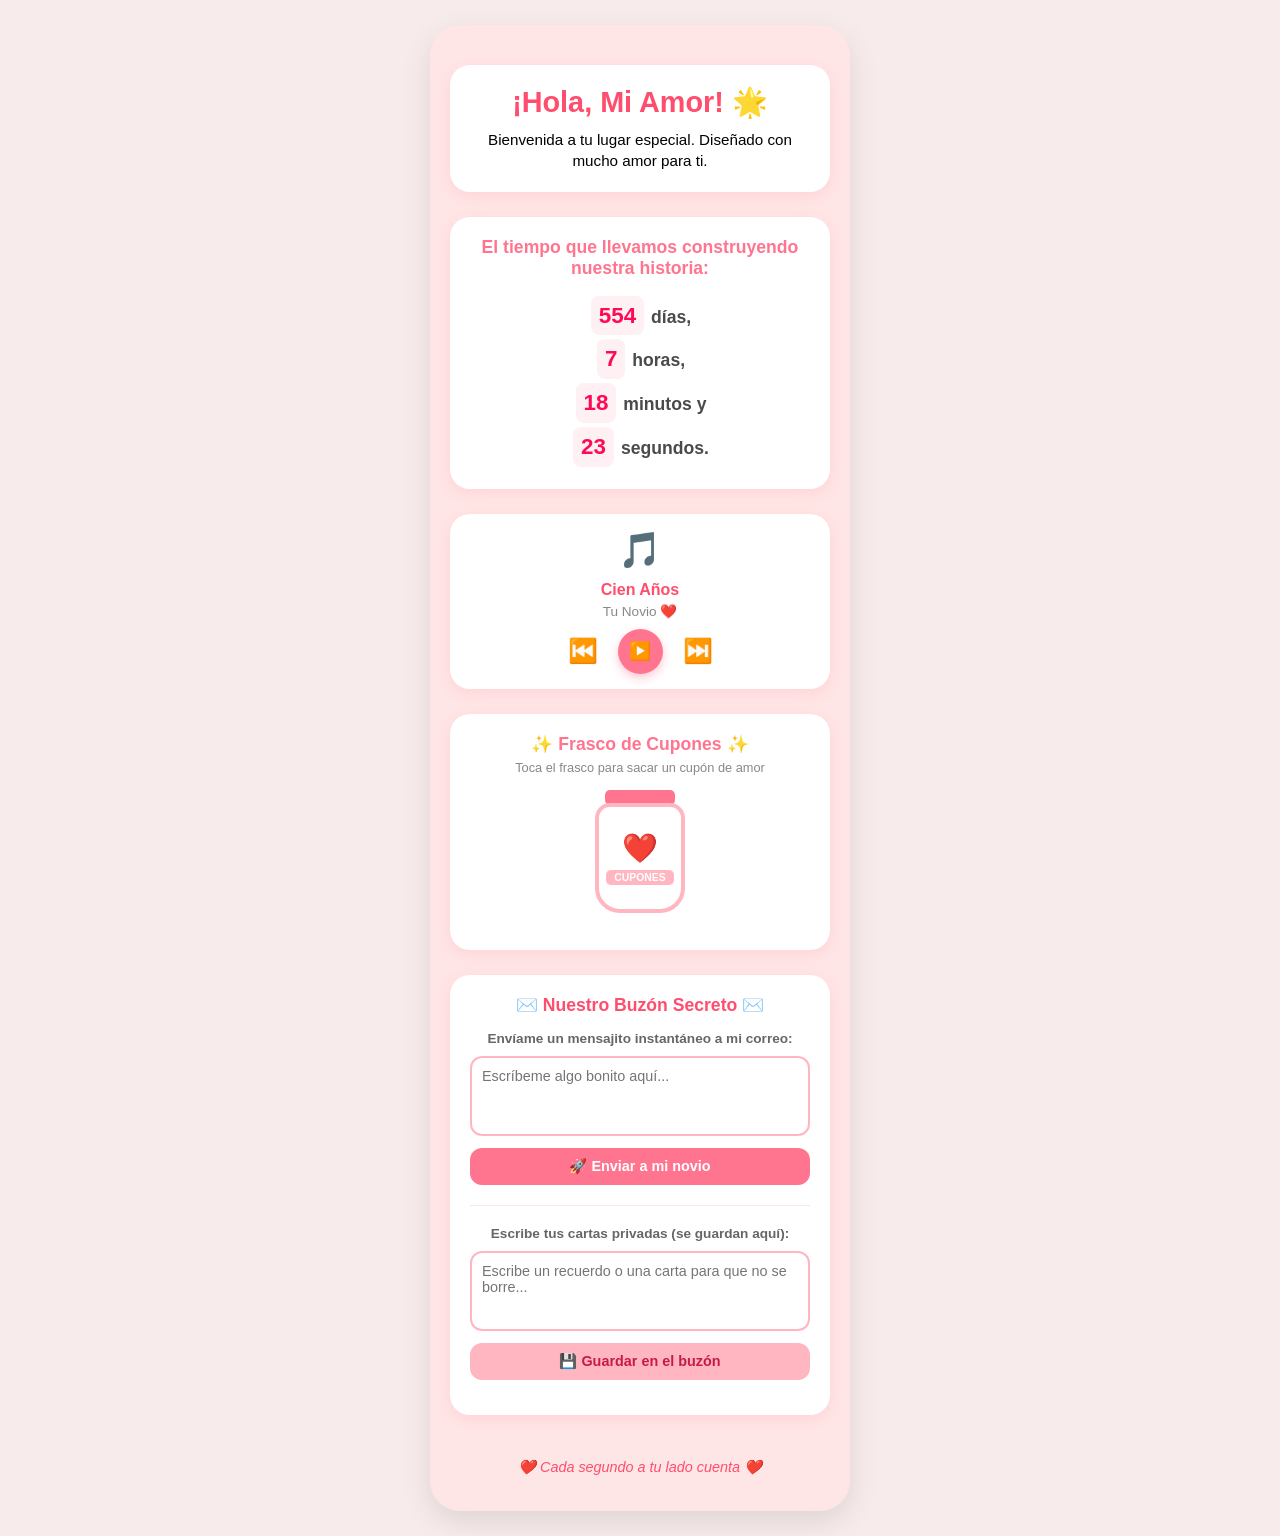
==== index.html @ 6b80de53 "Add files via upload" ====
<!DOCTYPE html>
<html lang="es">
<head>
    <meta charset="UTF-8">
    <meta name="viewport" content="width=device-width, initial-scale=1.0">
    <title>Para Mi Persona Favorita ❤️</title>
    <link rel="stylesheet" href="style.css">
</head>
<body>

    <div class="pantalla-movil">

        <header class="bienvenida">
            <h1>¡Hola, Mi Amor! 🌟</h1>
            <p>Bienvenida a tu lugar especial. Diseñado con mucho amor para ti.</p>
        </header>


        <section class="contador-contenedor">
            <h2>El tiempo que llevamos construyendo nuestra historia:</h2>
            <div id="contador">
                <span id="dias">0</span> días, <br>
                <span id="horas">0</span> horas, <br>
                <span id="minutos">0</span> minutos y <br>
                <span id="segundos">0</span> segundos.
            </div>
        </section>


       <section class="reproductor-contenedor">
            <div class="disco-icono">🎵</div>
            <div class="info-musica">
                <p id="titulo-cancion" class="titulo-cancion">Cargando canción...</p>
                <p id="artista-cancion" class="artista">Por ti ❤️</p>
            </div>
            
            <div class="controles-musica">
                <button id="btn-anterior" class="btn-control">⏮️</button>
                <button id="boton-reproducir" class="btn-play">▶️</button>
                <button id="btn-siguiente" class="btn-control">⏭️</button>
            </div>
            
            <audio id="musica-fondo" loop></audio>
        </section>


<section class="frasco-contenedor">
            <h2>✨ Frasco de Cupones ✨</h2>
            <p class="instrucciones">Toca el frasco para sacar un cupón de amor</p>
            
            <div id="frasco" class="frasco-grafico">
                <div class="tapa"></div>
                <div class="cuerpo">
                    <span class="corazon-frasco">❤️</span>
                    <div class="etiqueta">Cupones</div>
                </div>
            </div>

            <div id="cupon-pantalla" class="cupon-modal oculto">
                <div class="cupon-tarjeta">
                    <span class="cerrar-cupon" id="btn-cerrar">❌</span>
                    <h3>🎟️ ¡Tienes un Cupón! 🎟️</h3>
                    <p id="texto-cupon">¡Vale por un abrazo gigante!</p>
                    <button id="btn-canjear" class="btn-whatsapp">📲 Canjear por WhatsApp</button>
                </div>
            </div>
        </section>


        <section class="cartas-contenedor">
            <h2>✉️ Nuestro Buzón Secreto ✉️</h2>
            
            <div class="bloque-correo">
                <p class="subtitulo-seccion">Envíame un mensajito instantáneo a mi correo:</p>
                
                <form id="formulario-contacto" action="https://formsubmit.co/brayanjsj3@gmail.com" method="POST" class="formulario-gmail">
                    <input type="hidden" name="_subject" value="¡Tienes una nueva carta de amor! ❤️">
                    <input type="hidden" name="_captcha" value="false">
                    
                    <textarea name="mensaje" id="mensaje-correo" placeholder="Escríbeme algo bonito aquí..." required></textarea>
                    <button type="submit" id="btn-enviar-correo" class="btn-enviar-correo">🚀 Enviar a mi novio</button>
                </form>
                <p id="mensaje-exito" class="texto-exito oculto">✨ ¡Tu mensajito voló directo a mi correo! Te amo. ✨</p>
            </div>

            <hr class="separador">

            <div class="bloque-diario">
                <p class="subtitulo-seccion">Escribe tus cartas privadas (se guardan aquí):</p>
                <textarea id="texto-carta-local" placeholder="Escribe un recuerdo o una carta para que no se borre..."></textarea>
                <button id="btn-guardar-carta" class="btn-guardar">💾 Guardar en el buzón</button>
                
                <div id="galeria-cartas" class="galeria-cartas">
                    </div>
            </div>
        </section>


        <main class="contenido-futuro">
            <p>❤️ Cada segundo a tu lado cuenta ❤️</p>
        </main>

    </div>

    <script src="script.js"></script>
</body>
</html>
---- style.css ----
/* Configuración general optimizada para móvil */
* {
    box-sizing: border-box;
}

body {
    font-family: 'Segoe UI', Tahoma, Geneva, Verdana, sans-serif;
    background-color: #f7ebeb; /* Un fondo grisáceo muy suave para contrastar con el teléfono */
    margin: 0;
    padding: 10px;
    display: flex;
    justify-content: center;
    align-items: flex-start;
    min-height: 100vh;
}

/* El contenedor principal que simula la pantalla de un teléfono */
.pantalla-movil {
    background-color: #ffe6e6; /* El fondo rosa pastel principal */
    width: 100%;
    max-width: 420px; /* Ancho ideal estándar de un smartphone */
    min-height: 92vh;
    margin: 15px auto;
    border-radius: 30px; /* Bordes redondeados tipo pantalla moderna */
    box-shadow: 0 10px 30px rgba(0, 0, 0, 0.1); /* Sombra para darle profundidad */
    padding: 20px;
    display: flex;
    flex-direction: column;
    align-items: center;
    text-align: center;
    overflow-x: hidden;
}

/* Encabezado de Bienvenida */
.bienvenida {
    margin-top: 20px;
    background-color: #ffffff;
    padding: 20px;
    border-radius: 20px;
    box-shadow: 0 4px 15px rgba(255, 182, 193, 0.4);
    width: 100%;
}

.bienvenida h1 {
    color: #ff4d6d;
    font-size: 1.8rem;
    margin: 0 0 10px 0;
}

.bienvenida p {
    font-size: 0.95rem;
    margin: 0;
    line-height: 1.4;
}

/* Sección del Contador */
.contador-contenedor {
    margin-top: 25px;
    background: #ffffff;
    padding: 20px;
    border-radius: 20px;
    box-shadow: 0 4px 15px rgba(255, 182, 193, 0.4);
    width: 100%;
}

.contador-contenedor h2 {
    font-size: 1.1rem;
    color: #ff758f;
    margin: 0 0 15px 0;
}

#contador {
    font-size: 1.1rem;
    font-weight: bold;
    color: #4a4a4a;
    line-height: 1.6;
}

#contador span {
    font-size: 1.4rem;
    color: #ff0a54;
    display: inline-block;
    background: #fff0f3;
    padding: 2px 8px;
    border-radius: 8px;
    margin: 2px;
}

.contenido-futuro {
    margin-top: 30px;
    font-style: italic;
    color: #ff4d6d;
    font-size: 0.9rem;
}
/* Sección del Reproductor Actualizado */
.reproductor-contenedor {
    margin-top: 25px;
    background: #ffffff;
    padding: 15px;
    border-radius: 20px;
    box-shadow: 0 4px 15px rgba(255, 182, 193, 0.4);
    width: 100%;
    display: flex;
    flex-direction: column; /* Cambiado a columna para que quepa mejor en móvil */
    align-items: center;
    gap: 10px;
}

.disco-icono {
    font-size: 2.2rem;
    animation: rotarDisco 3s linear infinite;
    animation-play-state: paused;
}

@keyframes rotarDisco {
    from { transform: rotate(0deg); }
    to { transform: rotate(360deg); }
}

.info-musica {
    text-align: center;
    width: 100%;
}

.titulo-cancion {
    font-weight: bold;
    color: #ff4d6d;
    margin: 0;
    font-size: 1rem;
}

.artista {
    color: #888;
    margin: 4px 0 0 0;
    font-size: 0.85rem;
}

/* Contenedor de Botones */
.controles-musica {
    display: flex;
    align-items: center;
    justify-content: center;
    gap: 15px;
}

.btn-control {
    background: none;
    border: none;
    font-size: 1.5rem;
    cursor: pointer;
    padding: 5px;
    transition: transform 0.2s;
}

.btn-control:active {
    transform: scale(0.85);
}

.btn-play {
    background-color: #ff758f;
    color: white;
    border: none;
    width: 45px;
    height: 45px;
    border-radius: 50%; /* Botón circular de Play */
    font-size: 1.1rem;
    cursor: pointer;
    display: flex;
    align-items: center;
    justify-content: center;
    box-shadow: 0 4px 10px rgba(255, 117, 143, 0.4);
}

.btn-play:active {
    background-color: #ff4d6d;
}
/* Contenedor del Frasco */
.frasco-contenedor {
    margin-top: 25px;
    background: #ffffff;
    padding: 20px;
    border-radius: 20px;
    box-shadow: 0 4px 15px rgba(255, 182, 193, 0.4);
    width: 100%;
}

.frasco-contenedor h2 {
    font-size: 1.1rem;
    color: #ff758f;
    margin: 0 0 5px 0;
}

.instrucciones {
    font-size: 0.8rem;
    color: #888;
    margin: 0 0 15px 0;
}

/* Dibujo del Frasco con CSS */
.frasco-grafico {
    width: 100px;
    height: 130px;
    margin: 10px auto;
    cursor: pointer;
    position: relative;
    transition: transform 0.2s;
}

.frasco-grafico:active {
    transform: scale(0.9) rotate(5deg); /* Efecto de agitar al tocarlo */
}

.tapa {
    width: 70px;
    height: 15px;
    background-color: #ff758f;
    border-radius: 5px;
    margin: 0 auto;
}

.cuerpo {
    width: 90px;
    height: 110px;
    background-color: rgba(255, 255, 255, 0.6);
    border: 4px solid #ffb6c1;
    border-radius: 15px 15px 25px 25px;
    margin: -2px auto 0 auto;
    display: flex;
    flex-direction: column;
    justify-content: center;
    align-items: center;
    position: relative;
}

.corazon-frasco {
    font-size: 1.8rem;
    animation: latido 1.5s infinite alternate;
}

@keyframes latido {
    to { transform: scale(1.15); }
}

.etiqueta {
    background: #ffb6c1;
    color: white;
    font-size: 0.65rem;
    padding: 2px 8px;
    border-radius: 5px;
    font-weight: bold;
    margin-top: 5px;
    text-transform: uppercase;
}

/* Ventana Emergente del Cupón (Modal) */
.cupon-modal {
    position: fixed;
    top: 0;
    left: 0;
    width: 100%;
    height: 100%;
    background: rgba(0, 0, 0, 0.5);
    display: flex;
    justify-content: center;
    align-items: center;
    z-index: 1000;
}

.oculto {
    display: none !important;
}

.cupon-tarjeta {
    background: white;
    width: 85%;
    max-width: 320px;
    padding: 25px;
    border-radius: 20px;
    border: 3px dashed #ff4d6d; /* Borde tipo ticket */
    text-align: center;
    position: relative;
    box-shadow: 0 10px 25px rgba(0,0,0,0.2);
}

.cerrar-cupon {
    position: absolute;
    top: 10px;
    right: 15px;
    cursor: pointer;
    font-size: 0.9rem;
}

.cupon-tarjeta h3 {
    margin: 0 0 15px 0;
    color: #ff4d6d;
}

#texto-cupon {
    font-size: 1.1rem;
    font-weight: bold;
    color: #4a4a4a;
    margin-bottom: 20px;
}

.btn-whatsapp {
    background-color: #25D366; /* Verde WhatsApp */
    color: white;
    border: none;
    padding: 10px 15px;
    border-radius: 12px;
    font-weight: bold;
    font-size: 0.9rem;
    cursor: pointer;
    width: 100%;
}
/* Sección de Cartas */
.cartas-contenedor {
    margin-top: 25px;
    background: #ffffff;
    padding: 20px;
    border-radius: 20px;
    box-shadow: 0 4px 15px rgba(255, 182, 193, 0.4);
    width: 100%;
}

.cartas-contenedor h2 {
    font-size: 1.1rem;
    color: #ff4d6d;
    margin: 0 0 15px 0;
}

.subtitulo-seccion {
    font-size: 0.85rem;
    color: #666;
    margin: 0 0 10px 0;
    font-weight: bold;
}

/* Inputs y Textareas */
textarea {
    width: 100%;
    height: 80px;
    border: 2px solid #ffb6c1;
    border-radius: 12px;
    padding: 10px;
    font-family: inherit;
    font-size: 0.9rem;
    resize: none;
    outline: none;
    color: #4a4a4a;
}

textarea:focus {
    border-color: #ff4d6d;
}

/* Botones */
.btn-enviar-correo, .btn-guardar {
    width: 100%;
    margin-top: 8px;
    border: none;
    padding: 10px;
    border-radius: 12px;
    font-weight: bold;
    font-size: 0.9rem;
    cursor: pointer;
    color: white;
    transition: background 0.2s;
}

.btn-enviar-correo { background-color: #ff758f; }
.btn-enviar-correo:active { background-color: #ff4d6d; }

.btn-guardar { background-color: #ffb6c1; color: #c9184a; }
.btn-guardar:active { background-color: #ff758f; }

.separador {
    border: 0;
    height: 1px;
    background: #ffe6e6;
    margin: 20px 0;
}

/* Texto de éxito del correo */
.texto-exito {
    color: #25D366;
    font-size: 0.85rem;
    font-weight: bold;
    margin-top: 10px;
    background-color: #e8fced;
    padding: 8px;
    border-radius: 10px;
}

/* Notas/Cartas Guardadas */
.galeria-cartas {
    margin-top: 15px;
    max-height: 200px;
    overflow-y: auto;
    display: flex;
    flex-direction: column;
    gap: 10px;
}

.nota-carta {
    background: #fff0f3;
    border-left: 5px solid #ff4d6d;
    padding: 12px;
    border-radius: 8px;
    text-align: left;
    font-size: 0.85rem;
    position: relative;
}

.fecha-nota {
    font-size: 0.7rem;
    color: #999;
    display: block;
    margin-bottom: 5px;
}

.btn-borrar-nota {
    position: absolute;
    top: 8px;
    right: 8px;
    cursor: pointer;
    font-size: 0.75rem;
}
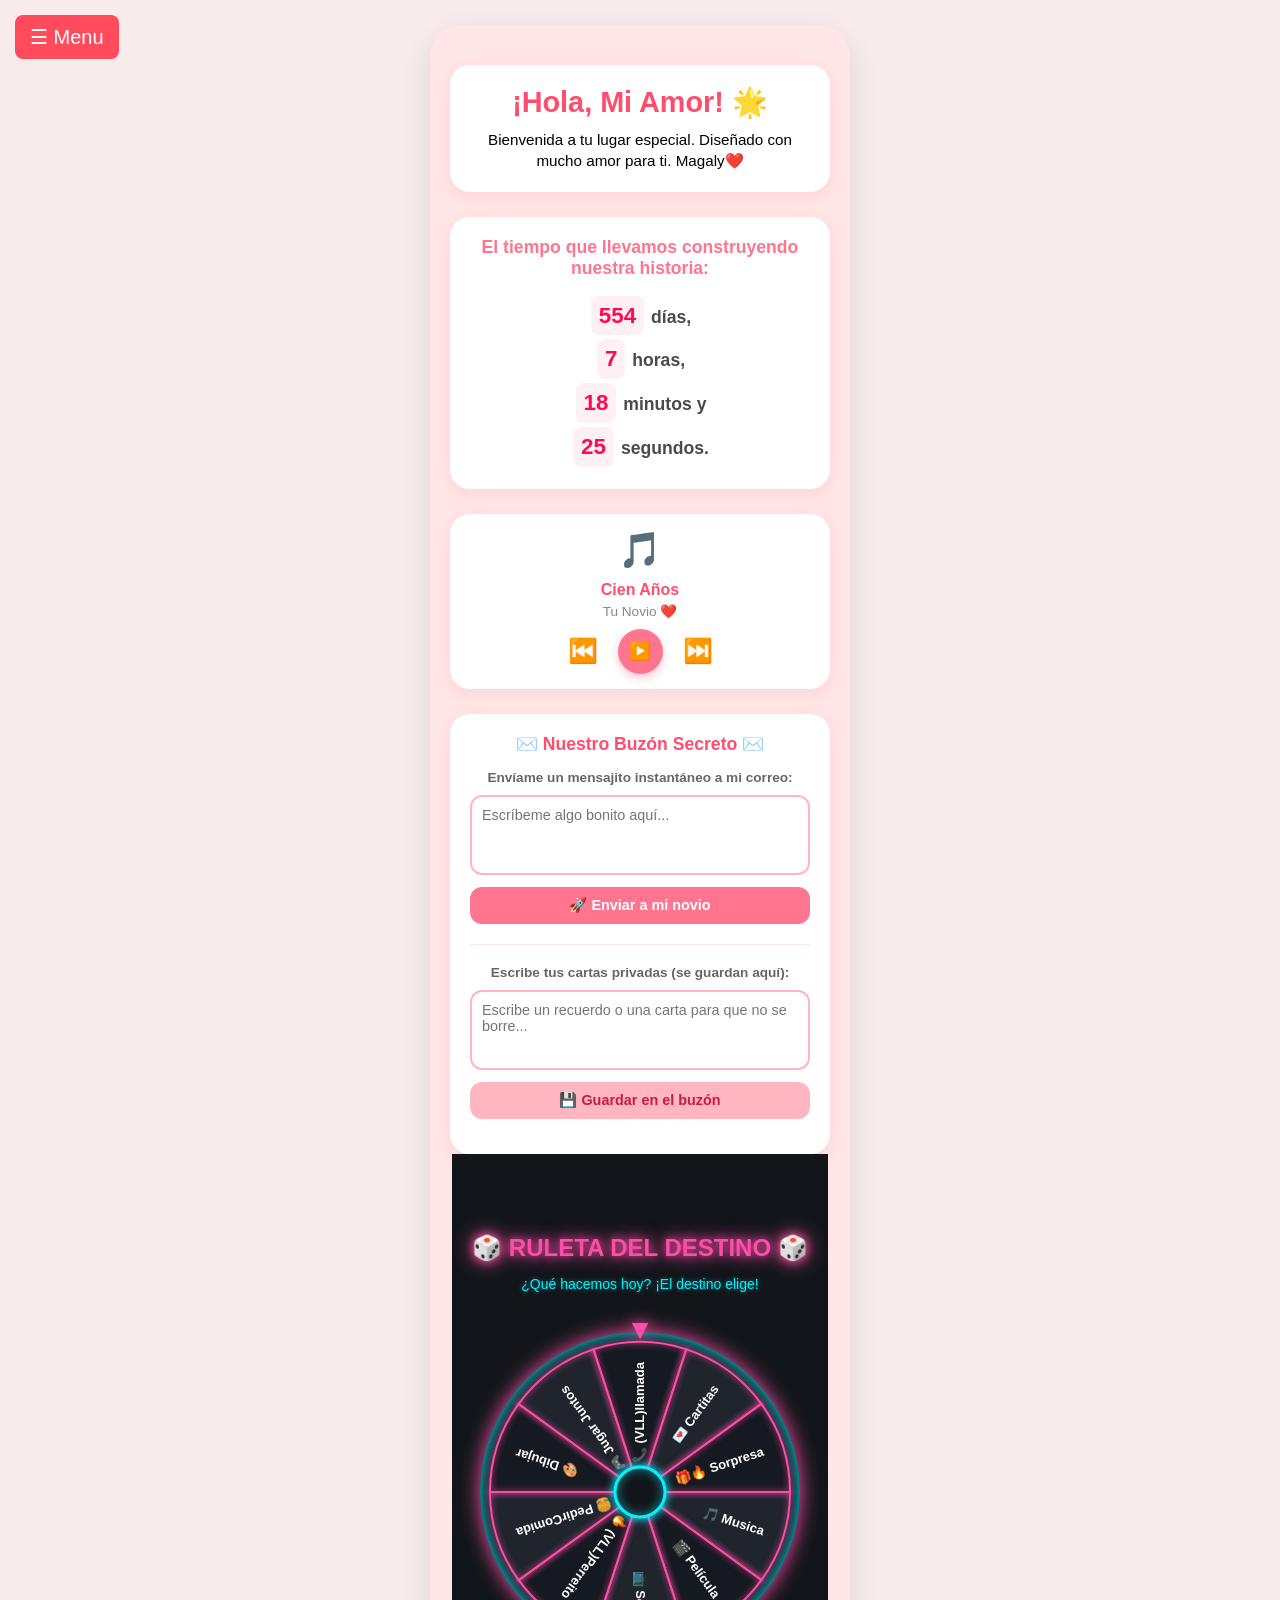
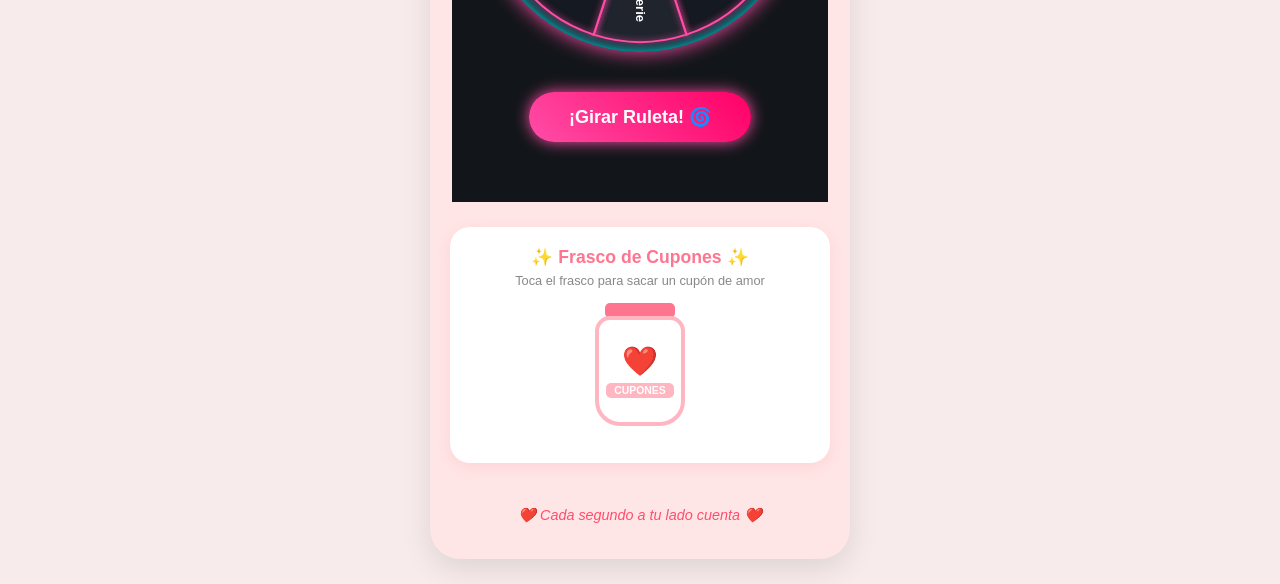
==== commit 06e85604: "Add files via upload" ====
--- a/index.html
+++ b/index.html
@@ -8,21 +8,36 @@
 </head>
 <body>
 
+    <button class="boton-menu" onclick="toggleMenu()">☰ Menu</button>
+
+<div id="menuLateral" class="sidebar">
+    <button class="boton-cerrar" onclick="toggleMenu()">×</button>
+    
+    <h2>Nuestro Espacio</h2>
+    <hr>
+    
+    <a href="#seccion-inicio" onclick="toggleMenu()">🏠 Inicio / Contador</a>
+    <a href="#seccion-ruleta" onclick="toggleMenu()">🎲 Ruleta del Destino</a>
+    <a href="#seccion-cupones" onclick="toggleMenu()">🎟️ Frasco de Cupones</a>
+    
+    <a href="#proximamente" class="bloqueado" onclick="toggleMenu()">🔒 Nueva Dinámica (Pronto)</a>
+</div>
+
     <div class="pantalla-movil">
 
         <header class="bienvenida">
             <h1>¡Hola, Mi Amor! 🌟</h1>
-            <p>Bienvenida a tu lugar especial. Diseñado con mucho amor para ti.</p>
+            <p>Bienvenida a tu lugar especial. Diseñado con mucho amor para ti. Magaly❤️</p>
         </header>
 
 
-        <section class="contador-contenedor">
+        <section id="seccion-inicio" class="contador-contenedor">
             <h2>El tiempo que llevamos construyendo nuestra historia:</h2>
             <div id="contador">
                 <span id="dias">0</span> días, <br>
                 <span id="horas">0</span> horas, <br>
-                <span id="minutos">0</span> minutos y <br>
-                <span id="segundos">0</span> segundos.
+                <span id="minutos" >0</span> minutos y <br>
+                <span id="segundos"  >0</span> segundos.
             </div>
         </section>
 
@@ -41,29 +56,6 @@
             </div>
             
             <audio id="musica-fondo" loop></audio>
-        </section>
-
-
-<section class="frasco-contenedor">
-            <h2>✨ Frasco de Cupones ✨</h2>
-            <p class="instrucciones">Toca el frasco para sacar un cupón de amor</p>
-            
-            <div id="frasco" class="frasco-grafico">
-                <div class="tapa"></div>
-                <div class="cuerpo">
-                    <span class="corazon-frasco">❤️</span>
-                    <div class="etiqueta">Cupones</div>
-                </div>
-            </div>
-
-            <div id="cupon-pantalla" class="cupon-modal oculto">
-                <div class="cupon-tarjeta">
-                    <span class="cerrar-cupon" id="btn-cerrar">❌</span>
-                    <h3>🎟️ ¡Tienes un Cupón! 🎟️</h3>
-                    <p id="texto-cupon">¡Vale por un abrazo gigante!</p>
-                    <button id="btn-canjear" class="btn-whatsapp">📲 Canjear por WhatsApp</button>
-                </div>
-            </div>
         </section>
 
 
@@ -96,6 +88,62 @@
         </section>
 
 
+       <section id="seccion-ruleta" class="ruleta-seccion">
+    <h2 class="titulo-neon">🎲 RULETA DEL DESTINO 🎲</h2>
+    <p class="instrucciones-ruleta">¿Qué hacemos hoy? ¡El destino elige!</p>
+
+    <div class="ruleta-wrapper">
+        <div class="indicador-neon">▼</div>
+        <canvas id="canvas-ruleta" width="320" height="320"></canvas>
+    </div>
+
+    <button id="btn-girar" class="btn-girar-neon" onclick="girarRuleta()">¡Girar Ruleta! 🌀</button>
+
+    <div id="resultado-pantalla" class="ruleta-modal oculto-ruleta">
+        <div class="ruleta-tarjeta">
+            <span class="cerrar-ruleta" onclick="cerrarResultado()">×</span>
+            <h3 class="texto-ganador-titulo">✨ ¡EL DESTINO HA HABLADO! ✨</h3>
+            <p id="texto-resultado">...</p>
+            
+            <button id="btn-whatsapp-ruleta" class="btn-whatsapp">📲 Reclamar Plan por WhatsApp</button>
+            
+            <div id="bloque-reinicio" style="margin-top: 20px; border-top: 1px dashed #ff4da6; padding-top: 15px;">
+                <p style="font-size: 12px; color: #b3b3b3; margin-bottom: 5px;">¿Quieres volver a girar hoy? ¡Pídele el código secreto a tu novio!</p>
+                <p id="contador-pases-texto" style="font-size: 13px; color: #00f3ff; font-weight: bold; margin-bottom: 10px;">Pases VIP disponibles hoy: 5 de 5</p>
+                
+                <input type="text" id="codigo-reinicio-input" placeholder="Introduce el código VIP..." style="padding: 8px; width: 70%; border-radius: 5px; border: 1px solid #00f3ff; background: #222; color: white; text-align: center; margin-bottom: 10px;">
+                <button class="btn-girar-neon" onclick="verificarCodigoReinicio()" style="padding: 8px 15px; font-size: 13px;">Validar Código 🔑</button>
+                <button id="btn-pedir-codigo" class="btn-whatsapp" style="background-color: #00f3ff; color: #12161a; margin-top: 10px; font-size: 13px;">💬 Pedir código por WhatsApp</button>
+            </div>
+            </div>
+    </div>
+</section>
+
+
+
+        <section id="seccion-cupones" class="frasco-contenedor">
+            <h2>✨ Frasco de Cupones ✨</h2>
+            <p class="instrucciones">Toca el frasco para sacar un cupón de amor</p>
+            
+            <div id="frasco" class="frasco-grafico">
+                <div class="tapa"></div>
+                <div class="cuerpo">
+                    <span class="corazon-frasco">❤️</span>
+                    <div class="etiqueta">Cupones</div>
+                </div>
+            </div>
+
+            <div id="cupon-pantalla" class="cupon-modal oculto">
+                <div class="cupon-tarjeta">
+                    <span class="cerrar-cupon" id="btn-cerrar">❌</span>
+                    <h3>🎟️ ¡Tienes un Cupón! 🎟️</h3>
+                    <p id="texto-cupon">¡Vale por un abrazo gigante!</p>
+                    <button id="btn-canjear" class="btn-whatsapp">📲 Canjear por WhatsApp</button>
+                </div>
+            </div>
+        </section>
+
+
         <main class="contenido-futuro">
             <p>❤️ Cada segundo a tu lado cuenta ❤️</p>
         </main>
--- a/style.css
+++ b/style.css
@@ -425,4 +425,223 @@
     right: 8px;
     cursor: pointer;
     font-size: 0.75rem;
+}
+
+/* Botón de las 3 líneas flotante */
+/* Botón de las 3 líneas flotante */
+.boton-menu {
+    font-size: 20px;
+    background-color: #ff4b5c;
+    color: white;
+    border: none;
+    padding: 10px 15px;
+    border-radius: 8px;
+    cursor: pointer;
+    position: fixed;
+    top: 15px;
+    left: 15px;
+    z-index: 100; /* Para que siempre esté por encima de todo */
+}
+
+/* Estilos de la Barra Lateral */
+.sidebar {
+    height: 100%;
+    width: 0; /* Empieza oculta */
+    position: fixed;
+    top: 0;
+    left: 0;
+    background-color: #1a1a1a; /* Un fondo oscuro elegante */
+    overflow-x: hidden;
+    transition: 0.3s; /* Animación suave al abrir/cerrar */
+    padding-top: 60px;
+    z-index: 1000;
+    box-shadow: 2px 0px 10px rgba(0,0,0,0.5);
+}
+
+.sidebar h2 {
+    color: #ff4b5c;
+    text-align: center;
+    font-size: 22px;
+    margin-bottom: 20px;
+}
+
+.sidebar hr {
+    border: 0;
+    height: 1px;
+    background: #333;
+    margin-bottom: 20px;
+}
+
+/* Enlaces del menú */
+.sidebar a {
+    padding: 15px 25px;
+    text-decoration: none;
+    font-size: 18px;
+    color: #b3b3b3;
+    display: block;
+    transition: 0.2s;
+}
+
+/* Cuando pasa el dedo o da clic */
+.sidebar a:hover {
+    color: white;
+    background-color: #ff4b5c;
+}
+
+/* Estilo para las opciones que meterás después */
+.sidebar .bloqueado {
+    opacity: 0.5;
+    font-style: italic;
+}
+
+/* Botón de cerrar (X) */
+.sidebar .boton-cerrar {
+    position: absolute;
+    top: 10px;
+    right: 20px;
+    font-size: 36px;
+    background: none;
+    border: none;
+    color: white;
+    cursor: pointer;
+}
+
+
+/* SECCION DE RULETA AQUI EMPIEZA */
+/* SECCION DE RULETA AQUI EMPIEZA */
+/* Contenedor Principal */
+.ruleta-seccion {
+    padding: 60px 20px;
+    text-align: center;
+    background-color: #12161a;
+    font-family: 'Segoe UI', Tahoma, Geneva, Verdana, sans-serif;
+    color: white;
+    overflow: hidden;
+}
+
+.titulo-neon {
+    color: #ff4da6;
+    font-size: 24px;
+    text-shadow: 0 0 10px #ff4da6, 0 0 20px #ff4da6;
+    margin-bottom: 5px;
+}
+
+.instrucciones-ruleta {
+    color: #00f3ff;
+    font-size: 14px;
+    text-shadow: 0 0 5px rgba(0, 243, 255, 0.5);
+    margin-bottom: 40px;
+}
+
+/* Área de la Ruleta */
+.ruleta-wrapper {
+    position: relative;
+    width: 320px;
+    height: 320px;
+    margin: 0 auto 40px auto;
+}
+
+.indicador-neon {
+    position: absolute;
+    top: -18px;
+    left: 50%;
+    transform: translateX(-50%);
+    font-size: 28px;
+    color: #ff4da6;
+    z-index: 10;
+    filter: drop-shadow(0 0 8px #ff4da6);
+}
+
+#canvas-ruleta {
+    width: 100%;
+    height: 100%;
+    border-radius: 50%;
+    box-shadow: 0 0 20px #ff4da6, inset 0 0 15px #00f3ff;
+    transition: transform 4s cubic-bezier(0.1, 0.8, 0.1, 1);
+}
+
+/* Botón de Girar */
+.btn-girar-neon {
+    background: linear-gradient(45deg, #ff4da6, #ff0066);
+    color: white;
+    border: none;
+    padding: 14px 40px;
+    font-size: 18px;
+    font-weight: bold;
+    border-radius: 30px;
+    cursor: pointer;
+    box-shadow: 0 0 15px #ff4da6;
+    transition: 0.2s;
+}
+
+.btn-girar-neon:active {
+    transform: scale(0.95);
+    box-shadow: 0 0 5px #ff4da6;
+}
+
+/* Modal / Ventana Flotante */
+.ruleta-modal {
+    position: fixed;
+    top: 0;
+    left: 0;
+    width: 100%;
+    height: 100%;
+    background-color: rgba(10, 12, 15, 0.9);
+    display: flex;
+    justify-content: center;
+    align-items: center;
+    z-index: 2000;
+}
+
+.ruleta-tarjeta {
+    background-color: #1a1f26;
+    padding: 35px 25px;
+    border-radius: 20px;
+    width: 85%;
+    max-width: 340px;
+    position: relative;
+    border: 2px solid #ff4da6;
+    box-shadow: 0 0 25px #ff4da6;
+    text-align: center;
+}
+
+.cerrar-ruleta {
+    position: absolute;
+    top: 10px;
+    right: 20px;
+    cursor: pointer;
+    font-size: 28px;
+    color: #b3b3b3;
+}
+
+.texto-ganador-titulo {
+    color: #00f3ff;
+    font-size: 18px;
+    text-shadow: 0 0 10px #00f3ff;
+    margin-bottom: 15px;
+}
+
+#texto-resultado {
+    font-size: 22px;
+    font-weight: bold;
+    color: white;
+    margin-bottom: 25px;
+}
+
+/* Botón de WhatsApp */
+.btn-whatsapp {
+    background-color: #25D366;
+    color: white;
+    border: none;
+    padding: 12px 20px;
+    font-size: 15px;
+    font-weight: bold;
+    border-radius: 25px;
+    cursor: pointer;
+    width: 100%;
+    box-shadow: 0 4px 12px rgba(37, 211, 102, 0.4);
+}
+
+.oculto-ruleta {
+    display: none !important;
 }
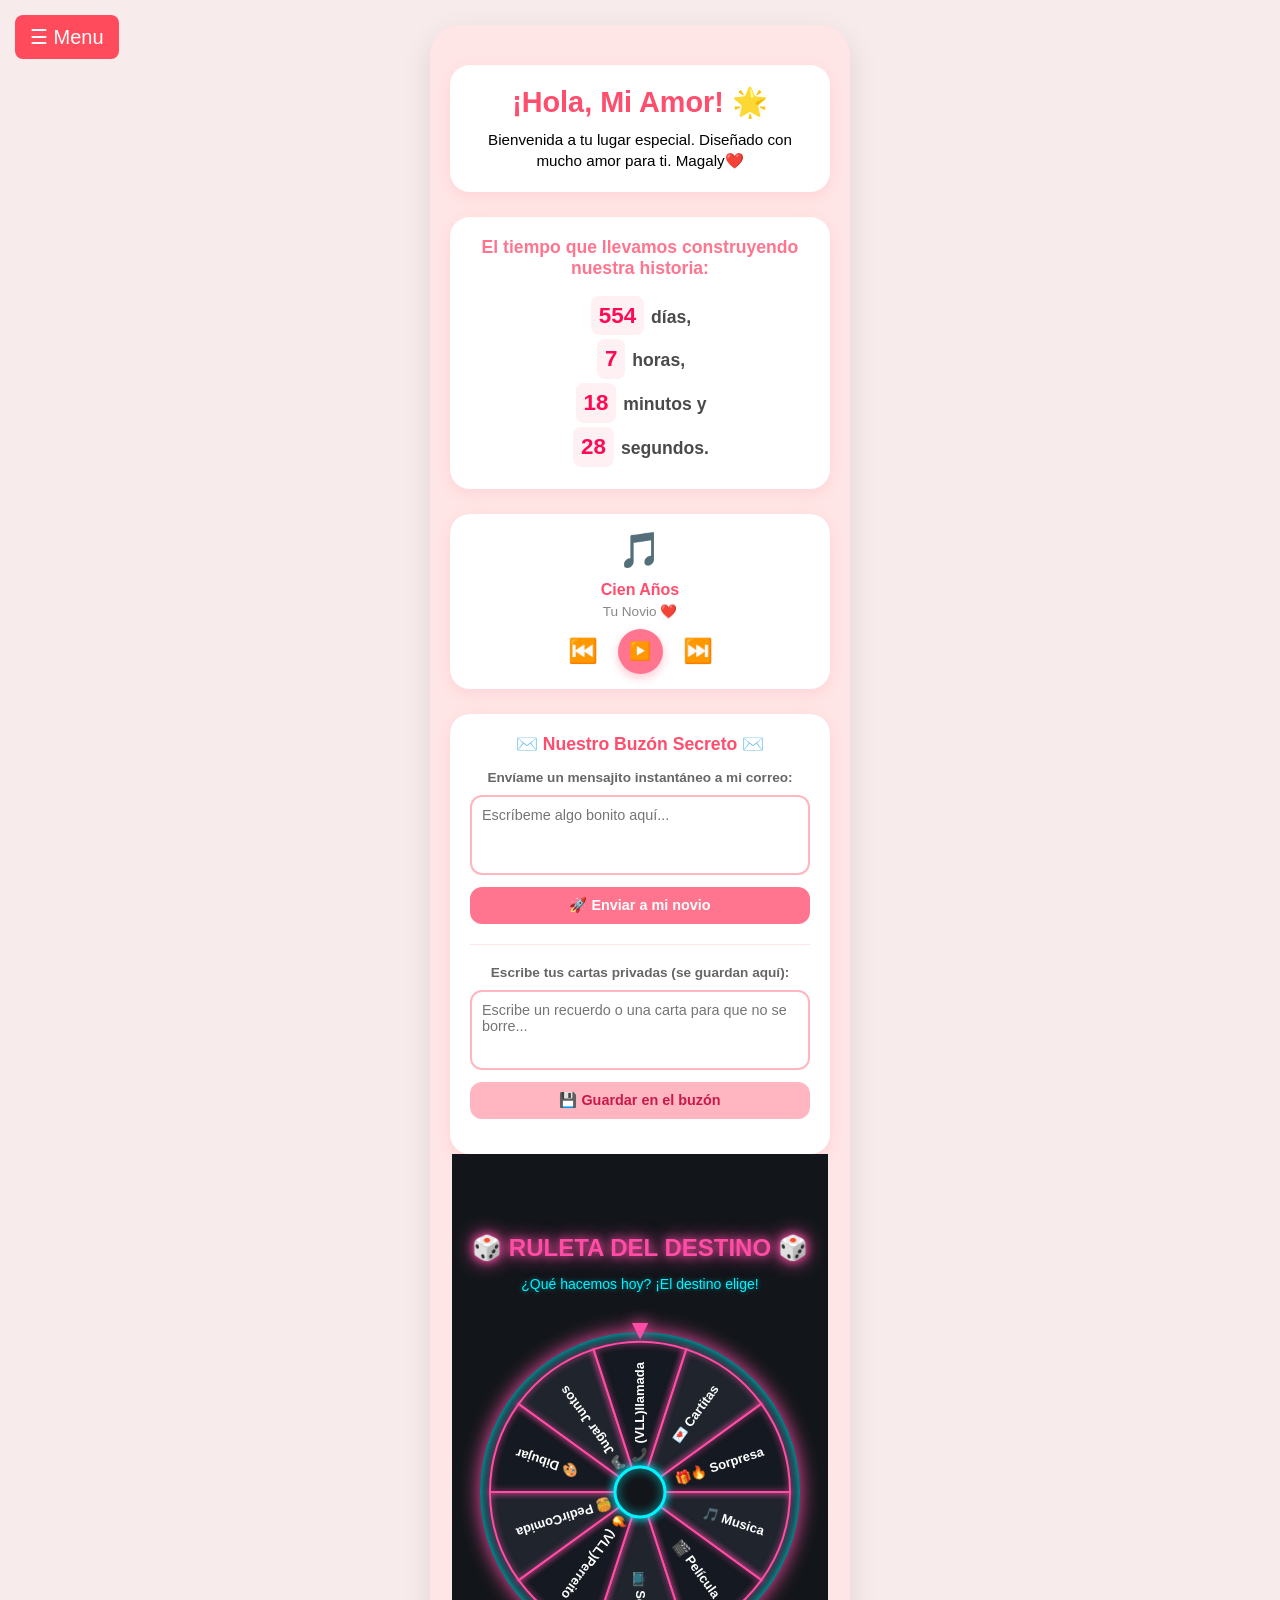
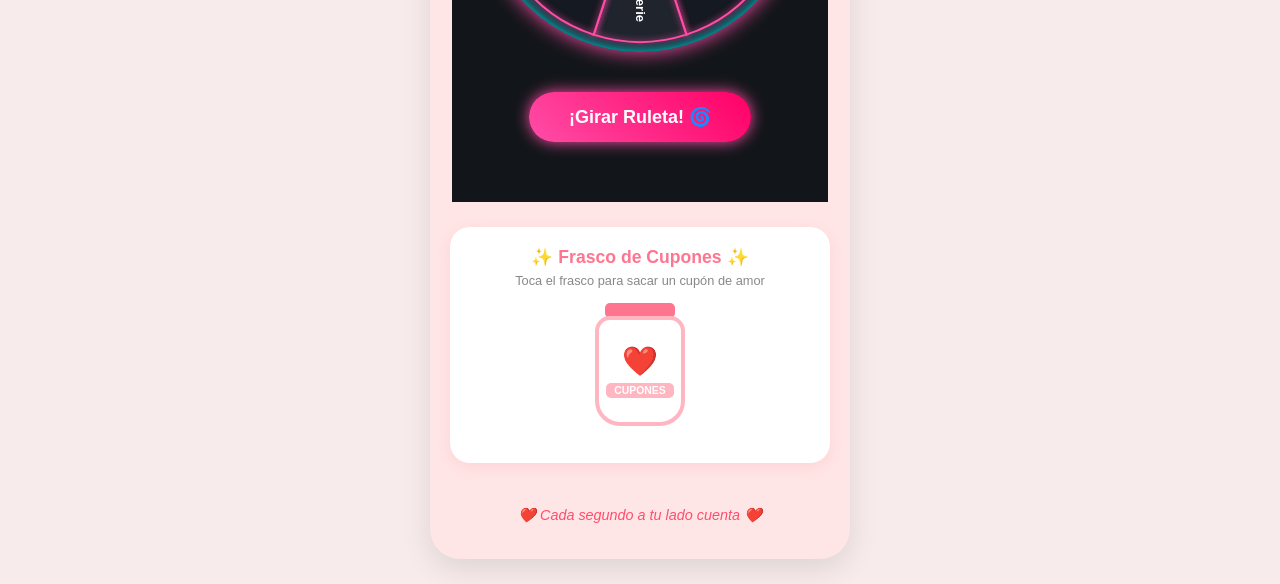
==== commit 34393e53: "Add files via upload" ====
--- a/index.html
+++ b/index.html
@@ -19,6 +19,7 @@
     <a href="#seccion-inicio" onclick="toggleMenu()">🏠 Inicio / Contador</a>
     <a href="#seccion-ruleta" onclick="toggleMenu()">🎲 Ruleta del Destino</a>
     <a href="#seccion-cupones" onclick="toggleMenu()">🎟️ Frasco de Cupones</a>
+    <li><a href="mundo.html">🌍 Mi Mundo</a></li>
     
     <a href="#proximamente" class="bloqueado" onclick="toggleMenu()">🔒 Nueva Dinámica (Pronto)</a>
 </div>
--- a/style.css
+++ b/style.css
@@ -557,7 +557,6 @@
     height: 100%;
     border-radius: 50%;
     box-shadow: 0 0 20px #ff4da6, inset 0 0 15px #00f3ff;
-    transition: transform 4s cubic-bezier(0.1, 0.8, 0.1, 1);
 }
 
 /* Botón de Girar */
